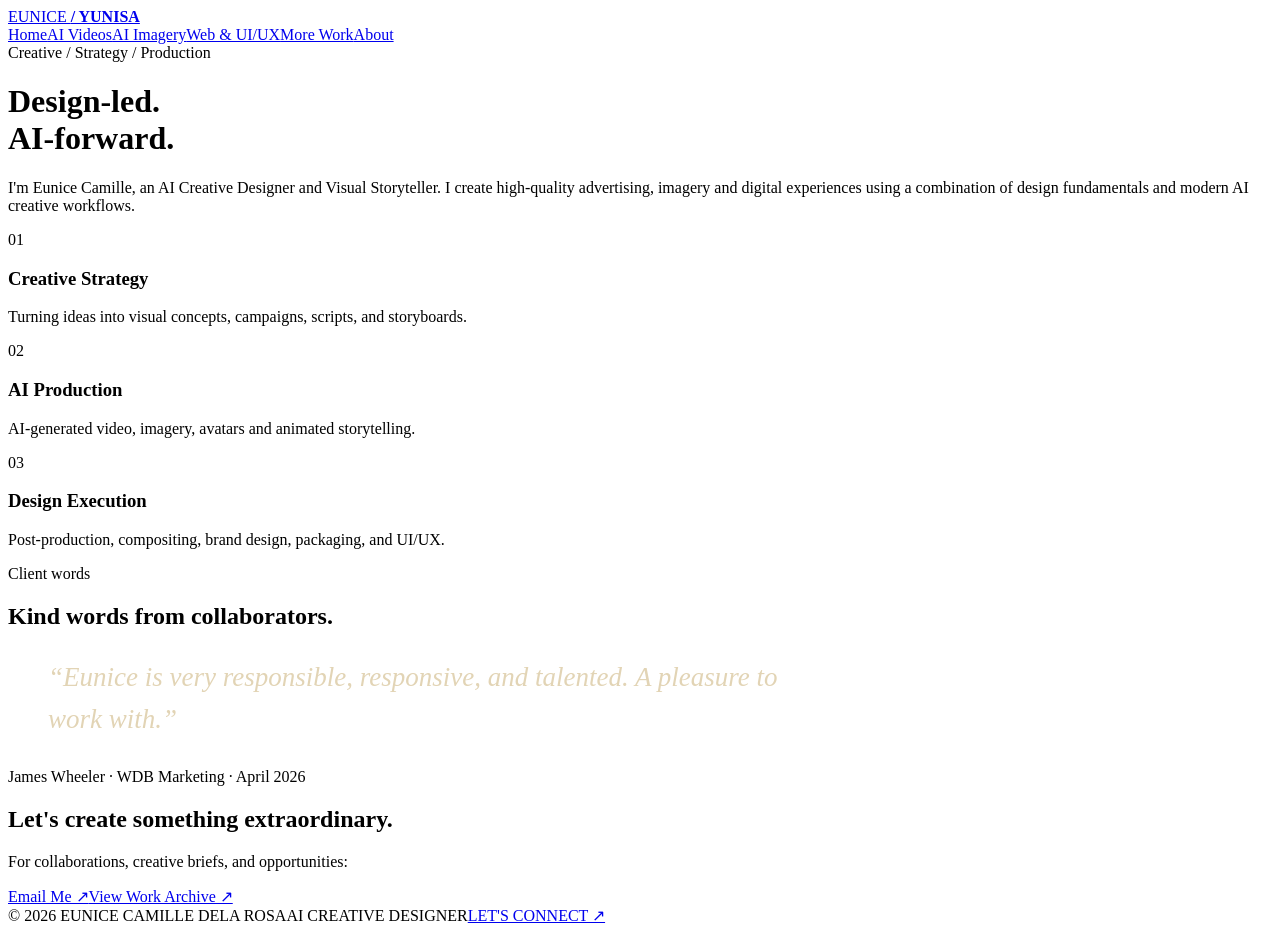
==== about.html @ 73177fa4 "Add About portfolio page" ====
<!doctype html><html lang="en"><head><meta charset="utf-8"><meta name="viewport" content="width=device-width,initial-scale=1"><meta name="theme-color" content="#08090b"><meta name="description" content="Eunice Camille Dela Rosa - AI Creative Designer and Visual Storyteller"><title>About | Eunice Camille</title><link rel="stylesheet" href="styles.css"></head><body><header><div class="wrap navrow"><a class="brand" href="index.html">EUNICE <b>/ YUNISA</b></a><nav><a href="index.html" class="">Home</a><a href="videos.html" class="">AI Videos</a><a href="imagery.html" class="">AI Imagery</a><a href="web-design.html" class="">Web & UI/UX</a><a href="more-work.html" class="">More Work</a><a href="about.html" class="active">About</a></nav></div></header><main class="wrap"><div class="pagehead"><div class="eyebrow">Creative / Strategy / Production</div><h1>Design-led.<br><span style="color:var(--gold)">AI-forward.</span></h1><p>I'm Eunice Camille, an AI Creative Designer and Visual Storyteller. I create high-quality advertising, imagery and digital experiences using a combination of design fundamentals and modern AI creative workflows.</p></div><section class="section"><div class="expertise"><div class="card"><div class="num">01</div><h3>Creative Strategy</h3><p>Turning ideas into visual concepts, campaigns, scripts, and storyboards.</p></div><div class="card"><div class="num">02</div><h3>AI Production</h3><p>AI-generated video, imagery, avatars and animated storytelling.</p></div><div class="card"><div class="num">03</div><h3>Design Execution</h3><p>Post-production, compositing, brand design, packaging, and UI/UX.</p></div></div></section><section class="section"><div class="kicker">Client words</div><h2>Kind words from collaborators.</h2><blockquote style="font:italic 27px/1.55 Georgia,serif;max-width:750px;color:#e2d4b5">“Eunice is very responsible, responsive, and talented. A pleasure to work with.”</blockquote><div class="small">James Wheeler · WDB Marketing · April 2026</div></section><section class="section line"><h2>Let's create something extraordinary.</h2><p class="small">For collaborations, creative briefs, and opportunities:</p><div class="actions"><a class="btn" href="mailto:yunisa.hernandez@gmail.com">Email Me ↗</a><a class="btn alt" href="https://drive.google.com/drive/folders/1ZYop61MCUIFEWbw6EFaAor4Eqr9AGd30" target="_blank" rel="noopener">View Work Archive ↗</a></div></section></main><footer class="wrap"><span>© 2026 EUNICE CAMILLE DELA ROSA</span><span>AI CREATIVE DESIGNER</span><a href="mailto:yunisa.hernandez@gmail.com">LET'S CONNECT ↗</a></footer><script src="site.js"></script></body></html>
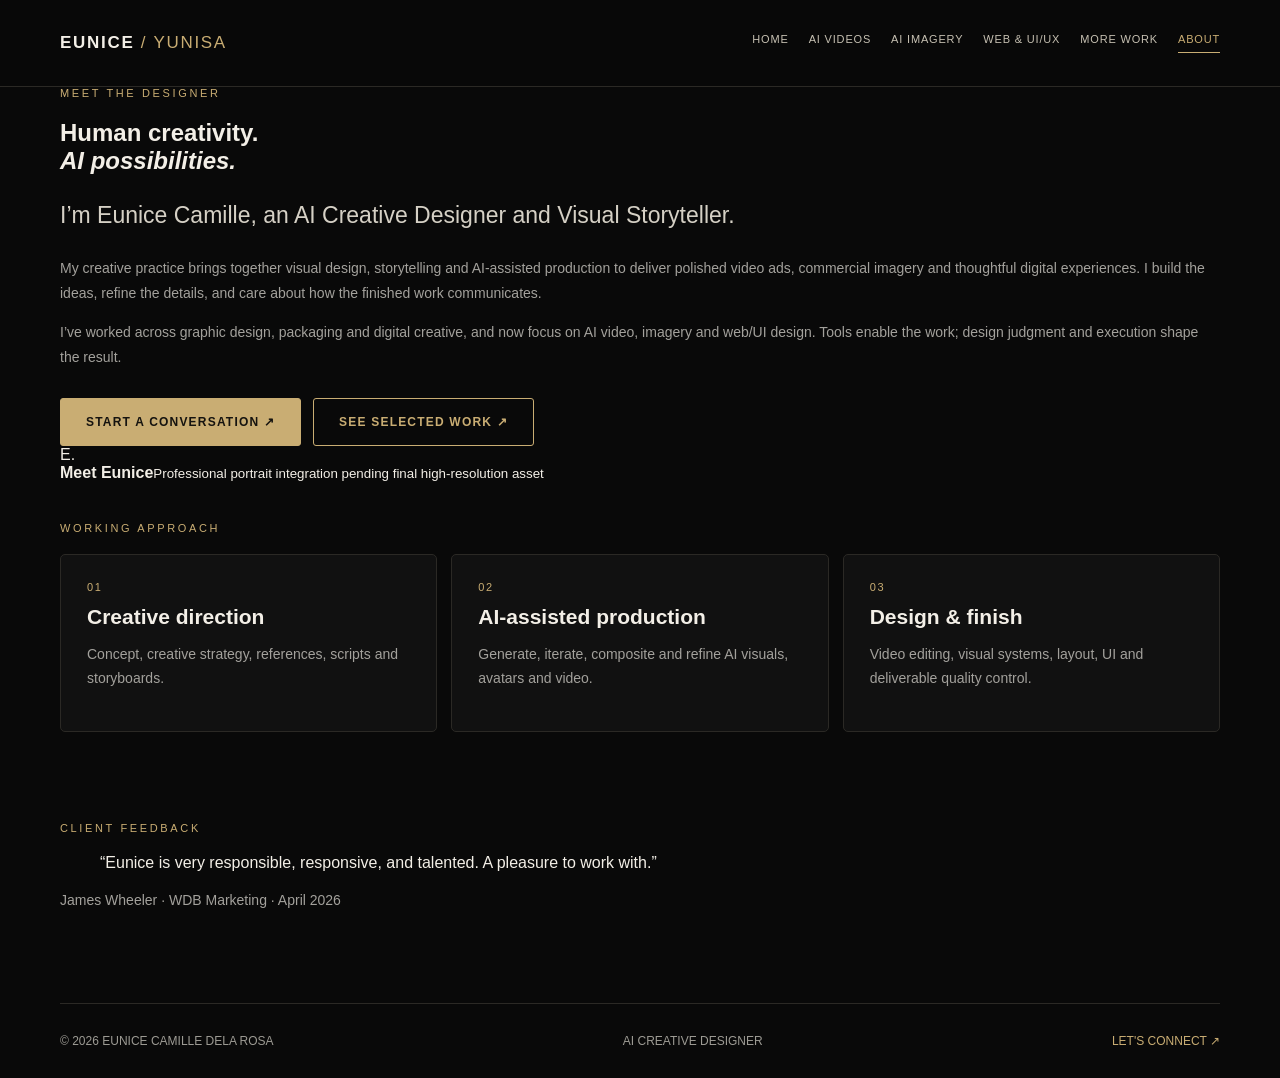
==== commit f3656db5: "Refine about.html with curated portfolio content and design" ====
--- a/about.html
+++ b/about.html
@@ -1 +1 @@
-<!doctype html><html lang="en"><head><meta charset="utf-8"><meta name="viewport" content="width=device-width,initial-scale=1"><meta name="theme-color" content="#08090b"><meta name="description" content="Eunice Camille Dela Rosa - AI Creative Designer and Visual Storyteller"><title>About | Eunice Camille</title><link rel="stylesheet" href="styles.css"></head><body><header><div class="wrap navrow"><a class="brand" href="index.html">EUNICE <b>/ YUNISA</b></a><nav><a href="index.html" class="">Home</a><a href="videos.html" class="">AI Videos</a><a href="imagery.html" class="">AI Imagery</a><a href="web-design.html" class="">Web & UI/UX</a><a href="more-work.html" class="">More Work</a><a href="about.html" class="active">About</a></nav></div></header><main class="wrap"><div class="pagehead"><div class="eyebrow">Creative / Strategy / Production</div><h1>Design-led.<br><span style="color:var(--gold)">AI-forward.</span></h1><p>I'm Eunice Camille, an AI Creative Designer and Visual Storyteller. I create high-quality advertising, imagery and digital experiences using a combination of design fundamentals and modern AI creative workflows.</p></div><section class="section"><div class="expertise"><div class="card"><div class="num">01</div><h3>Creative Strategy</h3><p>Turning ideas into visual concepts, campaigns, scripts, and storyboards.</p></div><div class="card"><div class="num">02</div><h3>AI Production</h3><p>AI-generated video, imagery, avatars and animated storytelling.</p></div><div class="card"><div class="num">03</div><h3>Design Execution</h3><p>Post-production, compositing, brand design, packaging, and UI/UX.</p></div></div></section><section class="section"><div class="kicker">Client words</div><h2>Kind words from collaborators.</h2><blockquote style="font:italic 27px/1.55 Georgia,serif;max-width:750px;color:#e2d4b5">“Eunice is very responsible, responsive, and talented. A pleasure to work with.”</blockquote><div class="small">James Wheeler · WDB Marketing · April 2026</div></section><section class="section line"><h2>Let's create something extraordinary.</h2><p class="small">For collaborations, creative briefs, and opportunities:</p><div class="actions"><a class="btn" href="mailto:yunisa.hernandez@gmail.com">Email Me ↗</a><a class="btn alt" href="https://drive.google.com/drive/folders/1ZYop61MCUIFEWbw6EFaAor4Eqr9AGd30" target="_blank" rel="noopener">View Work Archive ↗</a></div></section></main><footer class="wrap"><span>© 2026 EUNICE CAMILLE DELA ROSA</span><span>AI CREATIVE DESIGNER</span><a href="mailto:yunisa.hernandez@gmail.com">LET'S CONNECT ↗</a></footer><script src="site.js"></script></body></html>+<!doctype html><html lang="en"><head><meta charset="utf-8"><meta name="viewport" content="width=device-width,initial-scale=1"><meta name="theme-color" content="#08090b"><meta name="description" content="Eunice Camille Dela Rosa - AI Creative Designer and Visual Storyteller"><title>About | Eunice Camille</title><link rel="stylesheet" href="styles.css"></head><body><header><div class="wrap navrow"><a class="brand" href="index.html">EUNICE <b>/ YUNISA</b></a><nav><a href="index.html" class="">Home</a><a href="videos.html" class="">AI Videos</a><a href="imagery.html" class="">AI Imagery</a><a href="web-design.html" class="">Web & UI/UX</a><a href="more-work.html" class="">More Work</a><a href="about.html" class="active">About</a></nav></div></header><main class="wrap"><section class="about-hero"><div><div class="eyebrow">MEET THE DESIGNER</div><h1>Human creativity.<br><em>AI possibilities.</em></h1><p class="lead">I’m Eunice Camille, an AI Creative Designer and Visual Storyteller.</p><p class="small">My creative practice brings together visual design, storytelling and AI-assisted production to deliver polished video ads, commercial imagery and thoughtful digital experiences. I build the ideas, refine the details, and care about how the finished work communicates.</p><p class="small">I’ve worked across graphic design, packaging and digital creative, and now focus on AI video, imagery and web/UI design. Tools enable the work; design judgment and execution shape the result.</p><div class="actions"><a class="btn" href="mailto:yunisa.hernandez@gmail.com">Start a conversation ↗</a><a class="btn alt" href="videos.html">See selected work ↗</a></div></div><div class="portrait-wait"><div class="portrait-symbol">E<span>.</span></div><div><strong>Meet Eunice</strong><small>Professional portrait integration pending final high-resolution asset</small></div></div></section><section class="section"><div class="eyebrow">WORKING APPROACH</div><div class="expertise"><div class="card"><div class="num">01</div><h3>Creative direction</h3><p>Concept, creative strategy, references, scripts and storyboards.</p></div><div class="card"><div class="num">02</div><h3>AI-assisted production</h3><p>Generate, iterate, composite and refine AI visuals, avatars and video.</p></div><div class="card"><div class="num">03</div><h3>Design & finish</h3><p>Video editing, visual systems, layout, UI and deliverable quality control.</p></div></div></section><section class="section"><div class="eyebrow">CLIENT FEEDBACK</div><blockquote class="testimonial">“Eunice is very responsible, responsive, and talented. A pleasure to work with.”</blockquote><p class="small">James Wheeler · WDB Marketing · April 2026</p></section></main><footer class="wrap"><span>© 2026 EUNICE CAMILLE DELA ROSA</span><span>AI CREATIVE DESIGNER</span><a href="mailto:yunisa.hernandez@gmail.com">LET'S CONNECT ↗</a></footer><script src="site.js"></script></body></html>
--- a/styles.css
+++ b/styles.css
@@ -0,0 +1,76 @@
+:root{--bg:#08090b;--panel:#111317;--gold:#d6bf87;--muted:#aaa8a1;--line:#292922;--white:#f7f4ec}*{box-sizing:border-box}html{scroll-behavior:smooth}body{margin:0;background:var(--bg);color:var(--white);font-family:Inter,Arial,sans-serif}a{color:inherit;text-decoration:none}header{position:sticky;top:0;z-index:10;background:#08090bf4;border-bottom:1px solid var(--line)}.wrap{width:min(1160px,calc(100% - 48px));margin:auto}.navrow{display:flex;align-items:center;justify-content:space-between;min-height:78px;gap:20px}.brand{font-size:19px;font-weight:750;letter-spacing:.13em}.brand b{color:var(--gold)}nav{display:flex;gap:20px;flex-wrap:wrap}nav a{font-size:12px;color:#c6c0b2;letter-spacing:.07em}nav a:hover,nav a.active{color:var(--gold)}.hero{display:grid;grid-template-columns:1.05fr .95fr;align-items:center;gap:50px;min-height:calc(100svh - 160px);padding:70px 0}.eyebrow{color:var(--gold);font-size:11px;letter-spacing:.24em;text-transform:uppercase;margin-bottom:20px}.display{font-size:clamp(60px,8vw,118px);letter-spacing:-.075em;line-height:.95;margin:0 0 24px;font-weight:650}.display em{font-family:Georgia,serif;color:var(--gold);font-weight:400}.lead{font-size:clamp(17px,2.1vw,23px);line-height:1.5;color:#d5d0c5}.small{font-size:14px;color:var(--muted);line-height:1.8}.actions{display:flex;gap:12px;flex-wrap:wrap;margin-top:28px}.btn{display:inline-block;border:1px solid var(--gold);background:var(--gold);color:#15130f;font-weight:700;font-size:12px;letter-spacing:.08em;padding:15px 23px;border-radius:3px}.btn.alt{background:transparent;color:var(--gold)}.heroart{position:relative;min-height:460px;border:1px solid #343024;background:radial-gradient(circle at 65% 30%,#52452c 0,#22211c 34%,#0d0f11 70%);display:flex;align-items:flex-end;padding:38px;overflow:hidden}.heroart:before{content:'Y';font-family:Georgia,serif;font-size:400px;color:#d7c18f16;position:absolute;right:-30px;top:-80px}.heroart span{position:relative;font-size:clamp(35px,5vw,65px);font-family:Georgia,serif;line-height:1.02}.heroart i{color:var(--gold)}.expertise{display:grid;grid-template-columns:repeat(3,1fr);gap:14px;margin:20px 0 55px}.card,.tile{background:var(--panel);border:1px solid var(--line);padding:26px;border-radius:5px;transition:transform .2s,border .2s}.card:hover,.tile:hover{border-color:#a58c55;transform:translateY(-3px)}h2{font-size:clamp(32px,4vw,54px);letter-spacing:-.04em;margin:4px 0 20px}h3{font-size:21px;margin:12px 0}.card p,.tile p{color:var(--muted);font-size:14px;line-height:1.7}.num{color:var(--gold);font-size:11px;letter-spacing:.15em}.pagehead{padding:82px 0 35px}.pagehead h1{font-size:clamp(45px,7vw,82px);line-height:1;letter-spacing:-.06em;margin:0 0 20px}.pagehead p{color:var(--muted);line-height:1.75;max-width:740px}.grid{display:grid;grid-template-columns:repeat(3,1fr);gap:17px;margin:18px 0 85px}.media{aspect-ratio:4/3;background:radial-gradient(circle at 70% 25%,#554931,#18191b 60%);border:1px solid #363026;border-radius:3px;display:flex;align-items:center;justify-content:center;overflow:hidden}.media img{height:100%;width:100%;object-fit:cover}.media .placeholder{font-family:Georgia,serif;text-align:center;font-size:28px;color:#d7bd85;padding:20px}.tag{font-size:11px;letter-spacing:.13em;color:var(--gold);text-transform:uppercase}.tile{padding:14px}.tile h3,.tile p,.tile .tag{margin-left:7px;margin-right:7px}.tile .link{display:inline-block;color:var(--gold);font-size:12px;padding:0 7px 12px}.filters{display:flex;gap:9px;flex-wrap:wrap;margin-bottom:27px}.filter{border:1px solid #514930;background:transparent;color:#d5c7aa;padding:9px 15px;cursor:pointer;border-radius:30px}.filter.on{background:var(--gold);color:#15130f}.wide{grid-column:span 2}.section{margin:40px 0 90px}.line{border-top:1px solid var(--line);padding:25px 0}.kicker{color:var(--gold);letter-spacing:.15em;text-transform:uppercase;font-size:11px}footer{border-top:1px solid var(--line);padding:30px 0;color:#9d9b94;font-size:12px;display:flex;justify-content:space-between;gap:18px;flex-wrap:wrap}footer a{color:var(--gold)}.lightbox{position:fixed;inset:0;background:#000e;display:none;align-items:center;justify-content:center;z-index:99;padding:25px}.lightbox.active{display:flex}.lightbox iframe{width:min(980px,95vw);height:min(80vh,650px);border:0;background:#111}.close{position:absolute;right:25px;top:15px;font-size:30px;background:none;color:white;border:0;cursor:pointer}@media(max-width:850px){.hero{grid-template-columns:1fr;min-height:auto}.heroart{min-height:250px}.expertise,.grid{grid-template-columns:repeat(2,1fr)}.navrow{align-items:flex-start;padding:18px 0;flex-direction:column}nav{gap:14px}.wide{grid-column:auto}}@media(max-width:570px){.wrap{width:calc(100% - 30px)}.expertise,.grid{grid-template-columns:1fr}.hero{padding:45px 0}.pagehead{padding:45px 0 20px}.heroart{min-height:220px}}
+
+/* YUNISA premium editorial identity refresh */
+:root{--bg:#090909;--panel:#111111;--gold:#c9ad73;--muted:#a3a19c;--line:#2b2925;--white:#f3efe7}
+body{background:#090909;color:#f3efe7;font-family:Inter,"Helvetica Neue",Arial,sans-serif}
+header{background:rgba(9,9,9,.96);backdrop-filter:blur(16px)}
+.navrow{min-height:86px}
+.brand{letter-spacing:.1em;font-weight:650;font-size:17px}
+.brand b{font-weight:400}
+nav a{font-size:11px;letter-spacing:.075em;text-transform:uppercase}
+nav a.active{border-bottom:1px solid var(--gold);padding-bottom:7px}
+.eyebrow,.num,.tag,.kicker{color:#c9ad73}
+.btn{transition:transform .2s,background .2s,box-shadow .2s;text-transform:uppercase;letter-spacing:.1em;padding:16px 25px}
+.btn:hover{transform:translateY(-2px);box-shadow:0 8px 36px #c9ad731a}
+.btn.alt:hover{background:#c9ad7311}
+.pagehead{padding-top:78px}
+.pagehead h1{font-weight:510}
+.media{background:radial-gradient(circle at 70% 20%,#333023,#151515 55%,#090909);border-color:#332f26}
+.placeholder{letter-spacing:.02em}
+.tile{background:#111110;border-color:#282622}
+.tile:hover{border-color:#7b6947}
+.tile .media{transition:filter .2s}
+.tile:hover .media{filter:brightness(1.17)}
+.home-page .lux-hero{display:grid;grid-template-columns:1.08fr .92fr;gap:5%;align-items:center;min-height:650px;padding:54px 0 85px}
+.lux-copy{position:relative;z-index:1}
+.gold-dash{display:inline-block;width:26px;height:1px;background:var(--gold);vertical-align:middle;margin-right:12px}
+.lux-copy h1{font-weight:500;letter-spacing:-.068em;font-size:clamp(57px,7vw,105px);line-height:1.01;margin:24px 0}
+.lux-copy h1 em,.expertise-top h2 em,.lux-end h2 em{font-family:Georgia,"Times New Roman",serif;font-weight:400;color:var(--gold)}
+.lux-intro{font-size:clamp(19px,2vw,25px);line-height:1.4;max-width:550px;letter-spacing:-.02em;margin:25px 0}
+.lux-description{max-width:510px;font-size:14px;color:#aaa8a2;line-height:1.9}
+.hero-note{font-size:9px;letter-spacing:.17em;color:#898780;margin-top:64px}
+.thin-rule{display:inline-block;width:30px;border-top:1px solid var(--gold);vertical-align:middle;margin-right:10px}
+.lux-visual{min-height:520px;position:relative;overflow:hidden;border:1px solid #403a2d;background:linear-gradient(145deg,#161613 3%,#090909 78%);display:flex;align-items:center;justify-content:center}
+.lux-visual:before,.lux-visual:after{content:"";position:absolute;inset:22px;border:1px solid #b7a27729}
+.lux-visual:after{inset:37px;border-color:#ad986015}
+.lux-orb{width:360px;height:360px;position:absolute;border-radius:50%;background:radial-gradient(circle at 27% 24%,#e8d7a0 0%,#92764c 13%,#403623 32%,#15140e 54%,#080807 73%);box-shadow:0 0 65px #b3994920,inset -23px -25px 45px #000c;filter:saturate(.8);transform:translate(55px,-20px)}
+.lux-orb.inner{width:205px;height:205px;background:radial-gradient(circle at 28% 25%,#e0d39e,#716042 24%,#1f1b14 66%,#080808 82%);transform:translate(-70px,15px);opacity:.75;mix-blend-mode:screen}
+.orb-mark{position:absolute;font:italic 160px Georgia,serif;color:#f3e4c5b5;text-shadow:0 5px 40px #000;top:50px;left:50px}
+.orb-mark span{color:#bda16f}
+.visual-copy{position:absolute;left:42px;bottom:54px;display:flex;flex-direction:column;gap:13px}
+.visual-copy small{color:#d3bd8e;letter-spacing:.19em;font-size:10px}
+.visual-copy strong{font:normal 39px/1.08 Georgia,serif;color:#f4e9d4}
+.visual-number{position:absolute;right:18px;bottom:22px;font-size:9px;letter-spacing:.12em;color:#9a8764}
+.expertise-section{padding:72px 0 84px;background:#0f1010;border-top:1px solid #282723;border-bottom:1px solid #282723}
+.expertise-top{display:flex;align-items:end;justify-content:space-between;gap:30px;margin-bottom:36px}
+.expertise-top h2,.lux-end h2{font-weight:480;line-height:1.14;letter-spacing:-.05em;font-size:clamp(35px,4.2vw,57px);margin:14px 0}
+.expertise-top>p{max-width:360px;color:#aba9a3;font-size:13px;line-height:1.9}
+.lux-cards{display:grid;grid-template-columns:repeat(3,1fr);gap:18px}
+.lux-card{display:block;min-width:0;background:#141514;border:1px solid #333129;transition:transform .25s,border-color .25s}
+.lux-card:hover{transform:translateY(-4px);border-color:#a78e5c}
+.lux-card-art{height:225px;background:#10100e;position:relative;overflow:hidden;border-bottom:1px solid #353128}
+.art-caption{position:absolute;left:20px;bottom:16px;color:#dec791;font-size:9px;letter-spacing:.21em}
+.motion-art{background:radial-gradient(circle at 50% 45%,#43371e 0,#11120e 58%)}
+.art-symbol{position:absolute;top:50%;left:50%;transform:translate(-50%,-50%);font-size:54px;color:#eed9a4;text-shadow:0 0 70px #e5be67b0}
+.art-hairline{position:absolute;inset:30px;border:1px solid #bd9d634a;border-radius:100%}
+.imagery-art{background:radial-gradient(ellipse at 50% 85%,#66563b,#181914 55%,#0d0d0c)}
+.image-object{height:150px;width:100px;position:absolute;top:32px;left:50%;transform:translateX(-50%) rotate(-12deg);border-radius:46% 46% 10px 10px;background:linear-gradient(100deg,#252621,#8f7c56 42%,#1b1b19 58%,#5e523d);box-shadow:18px 14px 25px #0009,0 0 0 1px #d6c4975e}
+.web-art{background:linear-gradient(135deg,#151615,#2b2b28 60%,#12130f)}
+.browser-art{position:absolute;width:72%;height:160px;top:29px;left:14%;border:1px solid #ab9872;background:#1b1c1b;box-shadow:12px 12px 30px #000a;transform:perspective(600px) rotateY(-10deg)}
+.browser-top{border-bottom:1px solid #534d42;color:#978564;padding:10px;font-size:8px}
+.browser-columns{display:grid;grid-template-columns:1fr 1fr;gap:10px;padding:20px}
+.browser-columns span{height:88px;background:linear-gradient(145deg,#746a53,#262923)}
+.browser-columns span+span{background:linear-gradient(135deg,#343632,#ab9167)}
+.lux-card-body{padding:24px 23px 26px}
+.lux-card-body .num{font-size:9px}
+.lux-card h3{font-weight:500;font-size:25px;margin:13px 0}
+.lux-card h3 span{float:right;color:var(--gold);font-size:18px}
+.lux-card p{font-size:13px;color:#aaa9a3;line-height:1.75;margin:0}
+.lux-end{padding-top:78px;padding-bottom:85px}
+.lux-end p{color:#aaa9a3;font-size:14px}
+.text-link{font-size:12px;color:var(--gold);letter-spacing:.06em;align-self:center;margin-left:15px}
+@media(max-width:900px){.home-page .lux-hero{grid-template-columns:1fr;min-height:0}.lux-visual{min-height:360px}.lux-cards{grid-template-columns:repeat(2,1fr)}.expertise-top{align-items:start}}
+@media(max-width:600px){.home-page .lux-hero{padding:45px 0}.lux-copy h1{font-size:58px}.lux-visual{min-height:330px}.lux-orb{width:280px;height:280px}.expertise-top{display:block}.lux-cards{grid-template-columns:1fr}.hero-note{margin:35px 0 0}.visual-copy strong{font-size:31px}.navrow{gap:15px}nav{gap:11px}.lux-card-art{height:200px}}
+
+/* Cinematic video collection and portfolio imagery */
+.video-intro{padding:92px 0 58px;border-bottom:1px solid var(--line)}.video-title-row{display:grid;grid-template-columns:1.3fr .7fr;gap:50px;align-items:end}.video-title-row h1{font-weight:450;letter-spacing:-.065em;line-height:1.03;font-size:clamp(50px,6.5vw,88px);margin:0}.video-title-row em{font-family:Georgia,serif;font-weight:400;color:var(--gold)}.video-title-row p{color:#b8b3a9;line-height:1.85;font-size:15px;max-width:350px;margin:0 0 8px}.video-meta{display:flex;flex-wrap:wrap;gap:24px;color:#938d82;font-size:10px;letter-spacing:.16em;margin-top:58px}.gallery-heading{display:flex;justify-content:space-between;align-items:baseline;gap:15px;padding-top:45px}.gallery-heading h2{font-size:34px;margin:0 0 25px;font-weight:500}.video-grid,.image-gallery{display:grid;grid-template-columns:repeat(3,1fr);gap:20px;margin-bottom:80px}.video-card,.imagery-card{background:#131313;border:1px solid #343028;transition:transform .25s,border .25s;overflow:hidden}.video-card:hover,.imagery-card:hover{transform:translateY(-4px);border-color:#978158}.poster-button{border:0;padding:0;margin:0;width:100%;cursor:pointer;background:transparent;color:inherit;display:block;text-align:inherit}.video-poster,.imagery-frame{position:relative;aspect-ratio:16/10;overflow:hidden;background:radial-gradient(circle at 45% 45%,#55452e,#181816 50%,#0d0d0c);border-bottom:1px solid #322e27}.video-poster img,.imagery-frame img{position:absolute;inset:0;width:100%;height:100%;object-fit:cover;transition:transform .35s;display:block}.video-card:hover img,.imagery-card:hover img{transform:scale(1.045)}.poster-fallback{height:100%;display:flex;align-items:center;justify-content:center;text-align:center;padding:25px}.poster-fallback span{font-family:Georgia,serif;font-size:clamp(24px,2.5vw,37px);font-style:italic;color:#d3be91;max-width:85%;line-height:1.1}.play-ring{position:absolute;top:50%;left:50%;transform:translate(-50%,-50%);width:65px;height:65px;border-radius:50%;border:1px solid #e9dfc9cc;background:#08080888;display:flex;align-items:center;justify-content:center;font-size:20px;box-shadow:0 4px 25px #000a;transition:background .2s}.poster-button:hover .play-ring{background:#c9ad73;color:#090909}.video-card-info,.imagery-info{padding:23px}.video-card-info h3,.imagery-info h3{font-size:22px;font-weight:500;margin:12px 0}.video-card-info p{font-size:13px;color:#aaa59d;margin:0 0 20px}.watch-link{border:0;padding:0;background:transparent;color:var(--gold);font-size:12px;cursor:pointer;text-decoration:none}.imagery-frame{aspect-ratio:4/3}.archive-line{border-top:1px solid var(--line);padding:37px 0 85px;display:flex;justify-content:space-between;gap:20px;align-items:center}.archive-line h3{font-weight:500;font-size:28px;margin:0}.archive-line p{max-width:650px}.image-gallery{margin-top:10px}@media(max-width:900px){.video-title-row{grid-template-columns:1fr}.video-grid,.image-gallery{grid-template-columns:repeat(2,1fr)}}@media(max-width:570px){.video-intro{padding:50px 0 35px}.video-grid,.image-gallery{grid-template-columns:1fr}.gallery-heading,.archive-line{display:block}.archive-line .btn{margin-top:15px}.video-meta{margin-top:26px;gap:12px}}
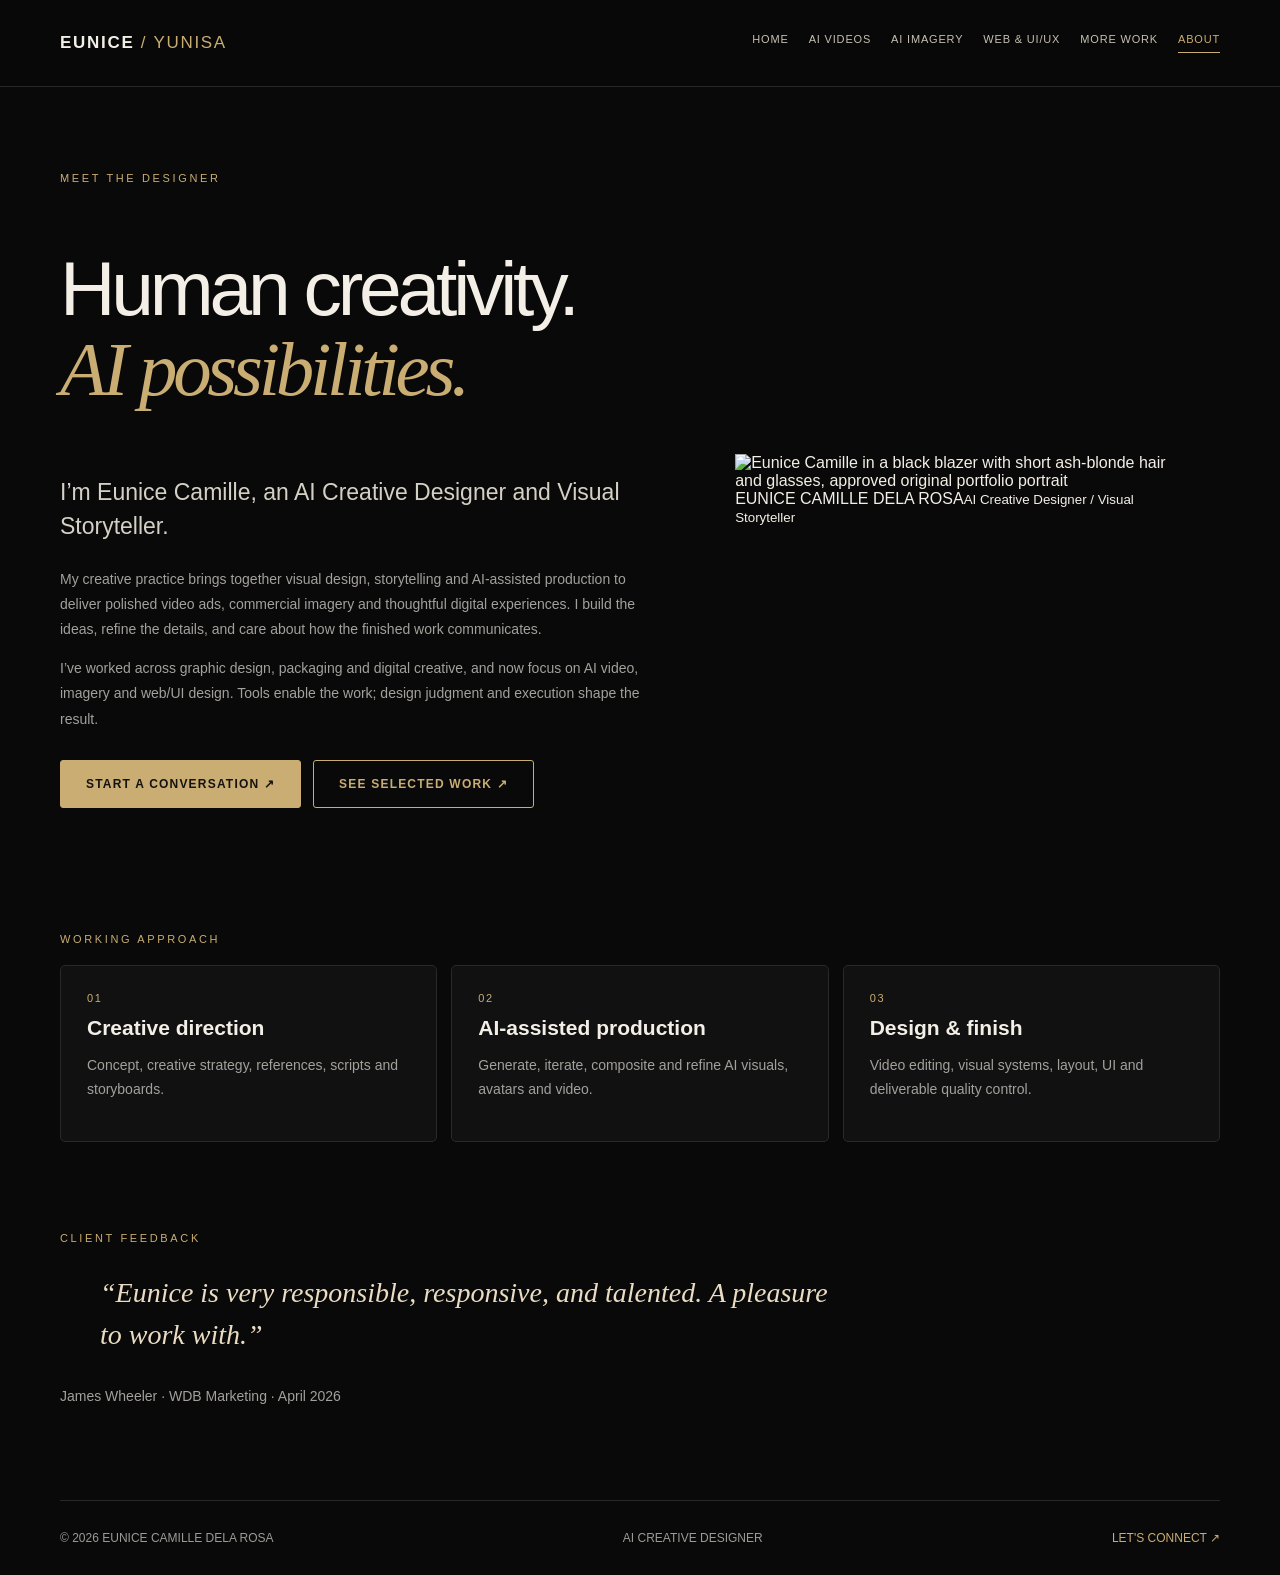
==== commit f5ed7ee9: "Complete YUNISA authentic visual refresh, approved portrait and distinct TruPlay CRO case study" ====
--- a/about.html
+++ b/about.html
@@ -1 +1 @@
-<!doctype html><html lang="en"><head><meta charset="utf-8"><meta name="viewport" content="width=device-width,initial-scale=1"><meta name="theme-color" content="#08090b"><meta name="description" content="Eunice Camille Dela Rosa - AI Creative Designer and Visual Storyteller"><title>About | Eunice Camille</title><link rel="stylesheet" href="styles.css"></head><body><header><div class="wrap navrow"><a class="brand" href="index.html">EUNICE <b>/ YUNISA</b></a><nav><a href="index.html" class="">Home</a><a href="videos.html" class="">AI Videos</a><a href="imagery.html" class="">AI Imagery</a><a href="web-design.html" class="">Web & UI/UX</a><a href="more-work.html" class="">More Work</a><a href="about.html" class="active">About</a></nav></div></header><main class="wrap"><section class="about-hero"><div><div class="eyebrow">MEET THE DESIGNER</div><h1>Human creativity.<br><em>AI possibilities.</em></h1><p class="lead">I’m Eunice Camille, an AI Creative Designer and Visual Storyteller.</p><p class="small">My creative practice brings together visual design, storytelling and AI-assisted production to deliver polished video ads, commercial imagery and thoughtful digital experiences. I build the ideas, refine the details, and care about how the finished work communicates.</p><p class="small">I’ve worked across graphic design, packaging and digital creative, and now focus on AI video, imagery and web/UI design. Tools enable the work; design judgment and execution shape the result.</p><div class="actions"><a class="btn" href="mailto:yunisa.hernandez@gmail.com">Start a conversation ↗</a><a class="btn alt" href="videos.html">See selected work ↗</a></div></div><div class="portrait-wait"><div class="portrait-symbol">E<span>.</span></div><div><strong>Meet Eunice</strong><small>Professional portrait integration pending final high-resolution asset</small></div></div></section><section class="section"><div class="eyebrow">WORKING APPROACH</div><div class="expertise"><div class="card"><div class="num">01</div><h3>Creative direction</h3><p>Concept, creative strategy, references, scripts and storyboards.</p></div><div class="card"><div class="num">02</div><h3>AI-assisted production</h3><p>Generate, iterate, composite and refine AI visuals, avatars and video.</p></div><div class="card"><div class="num">03</div><h3>Design & finish</h3><p>Video editing, visual systems, layout, UI and deliverable quality control.</p></div></div></section><section class="section"><div class="eyebrow">CLIENT FEEDBACK</div><blockquote class="testimonial">“Eunice is very responsible, responsive, and talented. A pleasure to work with.”</blockquote><p class="small">James Wheeler · WDB Marketing · April 2026</p></section></main><footer class="wrap"><span>© 2026 EUNICE CAMILLE DELA ROSA</span><span>AI CREATIVE DESIGNER</span><a href="mailto:yunisa.hernandez@gmail.com">LET'S CONNECT ↗</a></footer><script src="site.js"></script></body></html>+<!doctype html><html lang="en"><head><meta charset="utf-8"><meta name="viewport" content="width=device-width,initial-scale=1"><meta name="theme-color" content="#08090b"><meta name="description" content="Eunice Camille Dela Rosa - AI Creative Designer and Visual Storyteller"><title>About | Eunice Camille</title><link rel="stylesheet" href="styles.css"></head><body><header><div class="wrap navrow"><a class="brand" href="index.html">EUNICE <b>/ YUNISA</b></a><nav><a href="index.html" class="">Home</a><a href="videos.html" class="">AI Videos</a><a href="imagery.html" class="">AI Imagery</a><a href="web-design.html" class="">Web & UI/UX</a><a href="more-work.html" class="">More Work</a><a href="about.html" class="active">About</a></nav></div></header><main class="wrap"><section class="about-hero"><div><div class="eyebrow">MEET THE DESIGNER</div><h1>Human creativity.<br><em>AI possibilities.</em></h1><p class="lead">I’m Eunice Camille, an AI Creative Designer and Visual Storyteller.</p><p class="small">My creative practice brings together visual design, storytelling and AI-assisted production to deliver polished video ads, commercial imagery and thoughtful digital experiences. I build the ideas, refine the details, and care about how the finished work communicates.</p><p class="small">I’ve worked across graphic design, packaging and digital creative, and now focus on AI video, imagery and web/UI design. Tools enable the work; design judgment and execution shape the result.</p><div class="actions"><a class="btn" href="mailto:yunisa.hernandez@gmail.com">Start a conversation ↗</a><a class="btn alt" href="videos.html">See selected work ↗</a></div></div><figure class="portrait-final"><img src="https://drive.google.com/thumbnail?id=1J-LcTwaHGBVN3eZRgRYtUL_HDHvx7nyU&sz=w1600" alt="Eunice Camille in a black blazer with short ash-blonde hair and glasses, approved original portfolio portrait" loading="eager"><figcaption><span>EUNICE CAMILLE DELA ROSA</span><small>AI Creative Designer / Visual Storyteller</small></figcaption></figure></section><section class="section"><div class="eyebrow">WORKING APPROACH</div><div class="expertise"><div class="card"><div class="num">01</div><h3>Creative direction</h3><p>Concept, creative strategy, references, scripts and storyboards.</p></div><div class="card"><div class="num">02</div><h3>AI-assisted production</h3><p>Generate, iterate, composite and refine AI visuals, avatars and video.</p></div><div class="card"><div class="num">03</div><h3>Design & finish</h3><p>Video editing, visual systems, layout, UI and deliverable quality control.</p></div></div></section><section class="section"><div class="eyebrow">CLIENT FEEDBACK</div><blockquote class="testimonial">“Eunice is very responsible, responsive, and talented. A pleasure to work with.”</blockquote><p class="small">James Wheeler · WDB Marketing · April 2026</p></section></main><footer class="wrap"><span>© 2026 EUNICE CAMILLE DELA ROSA</span><span>AI CREATIVE DESIGNER</span><a href="mailto:yunisa.hernandez@gmail.com">LET'S CONNECT ↗</a></footer><script src="site.js"></script></body></html>
--- a/styles.css
+++ b/styles.css
@@ -73,4 +73,103 @@
 @media(max-width:600px){.home-page .lux-hero{padding:45px 0}.lux-copy h1{font-size:58px}.lux-visual{min-height:330px}.lux-orb{width:280px;height:280px}.expertise-top{display:block}.lux-cards{grid-template-columns:1fr}.hero-note{margin:35px 0 0}.visual-copy strong{font-size:31px}.navrow{gap:15px}nav{gap:11px}.lux-card-art{height:200px}}
 
 /* Cinematic video collection and portfolio imagery */
-.video-intro{padding:92px 0 58px;border-bottom:1px solid var(--line)}.video-title-row{display:grid;grid-template-columns:1.3fr .7fr;gap:50px;align-items:end}.video-title-row h1{font-weight:450;letter-spacing:-.065em;line-height:1.03;font-size:clamp(50px,6.5vw,88px);margin:0}.video-title-row em{font-family:Georgia,serif;font-weight:400;color:var(--gold)}.video-title-row p{color:#b8b3a9;line-height:1.85;font-size:15px;max-width:350px;margin:0 0 8px}.video-meta{display:flex;flex-wrap:wrap;gap:24px;color:#938d82;font-size:10px;letter-spacing:.16em;margin-top:58px}.gallery-heading{display:flex;justify-content:space-between;align-items:baseline;gap:15px;padding-top:45px}.gallery-heading h2{font-size:34px;margin:0 0 25px;font-weight:500}.video-grid,.image-gallery{display:grid;grid-template-columns:repeat(3,1fr);gap:20px;margin-bottom:80px}.video-card,.imagery-card{background:#131313;border:1px solid #343028;transition:transform .25s,border .25s;overflow:hidden}.video-card:hover,.imagery-card:hover{transform:translateY(-4px);border-color:#978158}.poster-button{border:0;padding:0;margin:0;width:100%;cursor:pointer;background:transparent;color:inherit;display:block;text-align:inherit}.video-poster,.imagery-frame{position:relative;aspect-ratio:16/10;overflow:hidden;background:radial-gradient(circle at 45% 45%,#55452e,#181816 50%,#0d0d0c);border-bottom:1px solid #322e27}.video-poster img,.imagery-frame img{position:absolute;inset:0;width:100%;height:100%;object-fit:cover;transition:transform .35s;display:block}.video-card:hover img,.imagery-card:hover img{transform:scale(1.045)}.poster-fallback{height:100%;display:flex;align-items:center;justify-content:center;text-align:center;padding:25px}.poster-fallback span{font-family:Georgia,serif;font-size:clamp(24px,2.5vw,37px);font-style:italic;color:#d3be91;max-width:85%;line-height:1.1}.play-ring{position:absolute;top:50%;left:50%;transform:translate(-50%,-50%);width:65px;height:65px;border-radius:50%;border:1px solid #e9dfc9cc;background:#08080888;display:flex;align-items:center;justify-content:center;font-size:20px;box-shadow:0 4px 25px #000a;transition:background .2s}.poster-button:hover .play-ring{background:#c9ad73;color:#090909}.video-card-info,.imagery-info{padding:23px}.video-card-info h3,.imagery-info h3{font-size:22px;font-weight:500;margin:12px 0}.video-card-info p{font-size:13px;color:#aaa59d;margin:0 0 20px}.watch-link{border:0;padding:0;background:transparent;color:var(--gold);font-size:12px;cursor:pointer;text-decoration:none}.imagery-frame{aspect-ratio:4/3}.archive-line{border-top:1px solid var(--line);padding:37px 0 85px;display:flex;justify-content:space-between;gap:20px;align-items:center}.archive-line h3{font-weight:500;font-size:28px;margin:0}.archive-line p{max-width:650px}.image-gallery{margin-top:10px}@media(max-width:900px){.video-title-row{grid-template-columns:1fr}.video-grid,.image-gallery{grid-template-columns:repeat(2,1fr)}}@media(max-width:570px){.video-intro{padding:50px 0 35px}.video-grid,.image-gallery{grid-template-columns:1fr}.gallery-heading,.archive-line{display:block}.archive-line .btn{margin-top:15px}.video-meta{margin-top:26px;gap:12px}}+.video-intro{padding:92px 0 58px;border-bottom:1px solid var(--line)}.video-title-row{display:grid;grid-template-columns:1.3fr .7fr;gap:50px;align-items:end}.video-title-row h1{font-weight:450;letter-spacing:-.065em;line-height:1.03;font-size:clamp(50px,6.5vw,88px);margin:0}.video-title-row em{font-family:Georgia,serif;font-weight:400;color:var(--gold)}.video-title-row p{color:#b8b3a9;line-height:1.85;font-size:15px;max-width:350px;margin:0 0 8px}.video-meta{display:flex;flex-wrap:wrap;gap:24px;color:#938d82;font-size:10px;letter-spacing:.16em;margin-top:58px}.gallery-heading{display:flex;justify-content:space-between;align-items:baseline;gap:15px;padding-top:45px}.gallery-heading h2{font-size:34px;margin:0 0 25px;font-weight:500}.video-grid,.image-gallery{display:grid;grid-template-columns:repeat(3,1fr);gap:20px;margin-bottom:80px}.video-card,.imagery-card{background:#131313;border:1px solid #343028;transition:transform .25s,border .25s;overflow:hidden}.video-card:hover,.imagery-card:hover{transform:translateY(-4px);border-color:#978158}.poster-button{border:0;padding:0;margin:0;width:100%;cursor:pointer;background:transparent;color:inherit;display:block;text-align:inherit}.video-poster,.imagery-frame{position:relative;aspect-ratio:16/10;overflow:hidden;background:radial-gradient(circle at 45% 45%,#55452e,#181816 50%,#0d0d0c);border-bottom:1px solid #322e27}.video-poster img,.imagery-frame img{position:absolute;inset:0;width:100%;height:100%;object-fit:cover;transition:transform .35s;display:block}.video-card:hover img,.imagery-card:hover img{transform:scale(1.045)}.poster-fallback{height:100%;display:flex;align-items:center;justify-content:center;text-align:center;padding:25px}.poster-fallback span{font-family:Georgia,serif;font-size:clamp(24px,2.5vw,37px);font-style:italic;color:#d3be91;max-width:85%;line-height:1.1}.play-ring{position:absolute;top:50%;left:50%;transform:translate(-50%,-50%);width:65px;height:65px;border-radius:50%;border:1px solid #e9dfc9cc;background:#08080888;display:flex;align-items:center;justify-content:center;font-size:20px;box-shadow:0 4px 25px #000a;transition:background .2s}.poster-button:hover .play-ring{background:#c9ad73;color:#090909}.video-card-info,.imagery-info{padding:23px}.video-card-info h3,.imagery-info h3{font-size:22px;font-weight:500;margin:12px 0}.video-card-info p{font-size:13px;color:#aaa59d;margin:0 0 20px}.watch-link{border:0;padding:0;background:transparent;color:var(--gold);font-size:12px;cursor:pointer;text-decoration:none}.imagery-frame{aspect-ratio:4/3}.archive-line{border-top:1px solid var(--line);padding:37px 0 85px;display:flex;justify-content:space-between;gap:20px;align-items:center}.archive-line h3{font-weight:500;font-size:28px;margin:0}.archive-line p{max-width:650px}.image-gallery{margin-top:10px}@media(max-width:900px){.video-title-row{grid-template-columns:1fr}.video-grid,.image-gallery{grid-template-columns:repeat(2,1fr)}}@media(max-width:570px){.video-intro{padding:50px 0 35px}.video-grid,.image-gallery{grid-template-columns:1fr}.gallery-heading,.archive-line{display:block}.archive-line .btn{margin-top:15px}.video-meta{margin-top:26px;gap:12px}}
+/* Curated portfolio content refresh */
+.cinematic-visual{display:block;padding:0;min-height:510px;position:relative;background:#111!important}.cinematic-visual:before,.cinematic-visual:after{display:none!important}.cinematic-collage{display:grid;grid-template-columns:1.12fr .88fr;grid-template-rows:1fr 1fr;gap:7px;position:absolute;inset:10px}.collage-panel{position:relative;overflow:hidden;background:radial-gradient(circle,#413724,#161513)}.collage-panel.panel-tall{grid-row:span 2}.collage-panel img{width:100%;height:100%;object-fit:cover}.cinematic-label{position:absolute;left:22px;right:22px;bottom:22px;padding:20px 15px;background:linear-gradient(90deg,#080808ed,#08080880);border-left:2px solid var(--gold)}.cinematic-label span{display:block;font-size:10px;letter-spacing:.18em;color:var(--gold);margin-bottom:7px}.cinematic-label strong{font:normal 33px/1.05 Georgia,serif;color:#f2ede2}.cinematic-label strong i{color:var(--gold)}.design-photo{background:#111}.design-photo img{width:100%;height:100%;object-fit:cover}.case-stack{display:grid;gap:22px;margin:25px 0 85px}.case-card{display:grid;grid-template-columns:1fr 1fr;background:#141413;border:1px solid #312c22;min-height:360px}.case-visual{min-height:340px;display:flex;align-items:center;justify-content:center;padding:30px;background:radial-gradient(circle at 60% 30%,#51472d,#151514 60%)}.case-info{padding:45px;align-self:center}.case-info h2{font-size:35px;font-weight:500}.case-info p,.study-section p{line-height:1.8;color:#b6b1a8;font-size:14px}.case-info .btn{margin-top:6px}.interface-window{width:100%;background:#eee9df;color:#1c2021;border:10px solid #272727;box-shadow:12px 15px 50px #0009}.interface-top{background:#ddd6cf;padding:9px 12px;font-size:11px;letter-spacing:.08em}.interface-body{display:grid;grid-template-columns:1fr 1fr;gap:18px;padding:18px}.interface-swatch{height:160px;background:#a28669;overflow:hidden}.interface-swatch img{width:100%;height:100%;object-fit:cover}.interface-lines{display:flex;flex-direction:column;gap:13px}.interface-lines i{height:12px;background:#c0b7aa}.interface-lines i:nth-child(2){width:55%}.interface-lines i:nth-child(3){height:35px;background:#681e32}.interface-lines span{font-size:9px}.case-title-art{font-size:clamp(34px,5vw,70px);font-weight:700;letter-spacing:-.07em;color:#e5d7b4}.case-title-art span{display:block;font-size:15px;font-weight:400;letter-spacing:.12em;color:#e5d7b4;margin-top:10px}.truplay-art{background:radial-gradient(circle at 48% 35%,#374974,#121722 70%)}.coffee-art{background:radial-gradient(circle at 48% 35%,#846344,#1c1612 70%)}.case-study-head{padding:95px 0 65px;border-bottom:1px solid #302c23}.case-study-head h1,.about-hero h1{font-size:clamp(50px,6vw,85px);font-weight:500;letter-spacing:-.055em;line-height:1.05}.case-study-head em,.about-hero em{font-family:Georgia,serif;color:var(--gold);font-weight:400}.case-study-head p{max-width:760px;color:#bab6ad;line-height:1.85}.study-section{padding:45px 0;border-bottom:1px solid #302c23}.study-section h2{margin:15px 0;font-weight:500}.study-steps{display:grid;grid-template-columns:repeat(3,1fr);gap:18px}.study-steps article{background:#151515;border:1px solid #342f27;padding:25px}.about-hero{display:grid;grid-template-columns:1.05fr .95fr;gap:55px;align-items:center;padding:85px 0}.portrait-wait{min-height:480px;background:linear-gradient(145deg,#2e2c27,#0c0c0c);border:1px solid #4e4531;display:flex;justify-content:space-between;flex-direction:column;padding:30px}.portrait-symbol{font:italic 180px Georgia,serif;color:#bdac84}.portrait-symbol span{color:#e4d8bd}.portrait-wait strong{font:32px Georgia,serif;display:block}.portrait-wait small{display:block;color:#aaa9a2;margin-top:10px}.testimonial{font:italic 28px/1.5 Georgia,serif;color:#eadcc3;max-width:740px}@media(max-width:800px){.case-card,.about-hero{grid-template-columns:1fr}.case-info{padding:28px}.study-steps{grid-template-columns:1fr}}
+/* YUNISA signature editorial redesign, November 2026 */
+.home-page{background:radial-gradient(ellipse at 93% 5%,rgba(120,94,50,.12),transparent 33%),#090909}
+.home-page .lux-hero{grid-template-columns:1fr 1fr;gap:5%;min-height:720px}
+.home-page .lux-copy h1{font-size:clamp(65px,7.5vw,116px);line-height:.98;letter-spacing:-.08em}
+.hero-headline-tail{display:block;margin-top:14px;font-size:clamp(24px,2.4vw,38px);font-weight:400;letter-spacing:-.035em;color:#e5dfd3}
+.home-page .lux-intro{border-left:1px solid var(--gold);padding-left:20px;max-width:480px}
+.cinematic-visual{min-height:590px;transform:rotate(1deg);box-shadow:35px 36px 100px #000a}
+.cinematic-visual .cinematic-collage{inset:12px;gap:9px}
+.cinematic-label{bottom:28px;left:28px;right:28px;padding:24px;background:linear-gradient(90deg,#080808f4,#08080880)}
+.cinematic-label strong{font-size:clamp(33px,3.3vw,50px)}
+.home-ticker{display:flex;align-items:center;justify-content:space-between;gap:15px;padding:0 0 42px;color:#b6a88c;font-size:10px;letter-spacing:.19em;flex-wrap:wrap}
+.home-ticker i{color:var(--gold);font-style:normal;font-size:12px}
+.lux-card-art{height:260px}.lux-card:hover .lux-card-art{filter:brightness(1.18)}
+.truplay-preview{width:100%;max-width:520px;min-height:295px;border:1px solid #a19bbc55;background:linear-gradient(145deg,#1b2443,#0d0f20 70%);padding:23px;box-shadow:15px 20px 45px #0008;display:flex;flex-direction:column;justify-content:space-between;position:relative;overflow:hidden}
+.truplay-preview:before{content:"";position:absolute;width:280px;height:280px;right:-90px;top:-140px;border-radius:50%;border:1px solid #b3bff64a;box-shadow:0 0 0 36px #b3bff609,0 0 0 75px #b3bff606}
+.truplay-preview-top,.truplay-preview-foot{font-size:9px;letter-spacing:.15em;color:#b6c4fa;display:flex;justify-content:space-between;gap:12px;position:relative}
+.truplay-preview-type{font-size:clamp(32px,3vw,51px);font-weight:650;letter-spacing:-.05em;line-height:1.03;position:relative}
+.truplay-preview-type em{font-family:Georgia,serif;color:#c0c9ff;font-weight:400}
+.truplay-preview-screens{display:grid;grid-template-columns:repeat(3,1fr);gap:7px;position:relative}
+.truplay-preview-screens>div{border:1px solid #aab9fa66;background:linear-gradient(135deg,#394c83,#171e38);padding:15px 9px;min-height:76px}
+.truplay-preview-screens b{font-size:10px;letter-spacing:.07em;display:block}
+.truplay-preview-screens small{font-size:9px;color:#b8c5ea;display:block;margin-top:9px}
+.truplay-preview-foot{margin-top:9px}
+.truplay-page .tp-hero{padding:65px 0 78px}.tp-hero-grid{display:grid;grid-template-columns:1.08fr .92fr;gap:6%;align-items:center;margin-top:45px}
+.truplay-page .tp-sep{color:#766d5a;padding:0 9px}.truplay-page h1{font-size:clamp(57px,6.2vw,94px);line-height:1.01;letter-spacing:-.067em;font-weight:480;margin:28px 0}
+.truplay-page h1 em,.tp-statement h2 em,.tp-section-head h2 em,.tp-principles h2 em{font-family:Georgia,serif;font-weight:400;color:var(--gold)}
+.tp-lead{font-size:clamp(20px,2vw,26px);max-width:520px;line-height:1.4}.tp-sublead{color:#aaa49a;line-height:1.85;max-width:480px;font-size:14px}
+.tp-editorial-art{aspect-ratio:4/5;background:radial-gradient(circle at 80% 15%,#3b4874 0%,#171b33 40%,#0a0e1c 80%);border:1px solid #6e769b88;display:flex;flex-direction:column;justify-content:space-between;min-height:480px;padding:27px;box-shadow:25px 25px 90px #0009;overflow:hidden;position:relative}
+.tp-editorial-art:before{content:"";position:absolute;width:380px;height:380px;border:1px solid #b2bdfa55;border-radius:50%;right:-190px;top:24px;box-shadow:0 0 0 40px #8499e30b,0 0 0 88px #8499e307}
+.tp-art-meta,.tp-art-foot{font-size:9px;letter-spacing:.16em;color:#c8d0ea;position:relative;display:flex;justify-content:space-between;gap:12px}
+.tp-art-center{position:relative}.tp-art-number{display:block;color:#aab7df;font-size:10px;letter-spacing:.2em;margin-bottom:15px}
+.tp-art-center strong{font-size:clamp(48px,5vw,82px);line-height:.95;letter-spacing:-.065em;font-weight:550;display:block}
+.tp-art-center strong i{font-family:Georgia,serif;color:#bdc9f5;font-weight:400}
+.tp-art-card{display:flex;flex-wrap:wrap;gap:8px;margin-top:32px}.tp-art-card span{border:1px solid #aab7db88;padding:10px 13px;letter-spacing:.14em;font-size:9px}
+.tp-facts{display:grid;grid-template-columns:repeat(4,1fr);gap:15px;border-block:1px solid #454032;padding:27px 0}
+.tp-facts span,.tp-credit-label{font-size:10px;letter-spacing:.16em;color:var(--gold);display:block;margin-bottom:10px}.tp-facts strong{font-weight:500;font-size:15px}
+.tp-statement{padding:118px 0;border-bottom:1px solid var(--line)}.tp-statement h2{font-size:clamp(38px,5.5vw,77px);font-weight:480;line-height:1.13;letter-spacing:-.06em;margin:25px 0;max-width:1040px}.tp-statement p{max-width:690px;color:#aea9a0;line-height:1.9}
+.tp-process{padding:95px 0;border-bottom:1px solid var(--line)}.tp-section-head{display:grid;grid-template-columns:1.3fr .7fr;gap:40px;align-items:end}.tp-section-head h2,.tp-principles h2{font-size:clamp(38px,4.4vw,62px);font-weight:480;letter-spacing:-.055em;line-height:1.1;margin:20px 0}.tp-section-head p,.tp-principles-copy p,.tp-credits p{color:#afa99e;line-height:1.9;font-size:14px}
+.tp-process-grid{display:grid;grid-template-columns:repeat(3,1fr);gap:16px;margin-top:35px}.tp-process-grid article{padding:25px;background:#141516;border:1px solid #3c3932;min-height:310px;transition:transform .25s,border-color .25s}.tp-process-grid article:hover{transform:translateY(-4px);border-color:var(--gold)}.tp-process-grid article>span{font-size:10px;color:var(--gold);letter-spacing:.15em}.tp-process-icon{font:italic 67px Georgia,serif;color:#d9c598;padding:25px 0 13px}.tp-process-grid h3{font-weight:500;font-size:23px}.tp-process-grid p{color:#aba59c;font-size:13px;line-height:1.8}
+.tp-principles{padding:100px 0;border-bottom:1px solid var(--line)}.tp-principles-grid{display:grid;grid-template-columns:1fr 1fr;gap:60px;align-items:center}.tp-strip{display:grid;grid-template-columns:repeat(3,1fr);gap:12px;margin-top:45px}.tp-strip>div{min-height:175px;padding:20px;background:linear-gradient(140deg,#22212a,#11141c);border:1px solid #44404a;display:flex;flex-direction:column;justify-content:space-between}.tp-strip span{font-size:11px;color:#d2ba89}.tp-strip strong{font-size:clamp(24px,3vw,43px);font-weight:550;letter-spacing:-.05em}.tp-strip small{color:#a9a5ad}
+.tp-credits{padding:100px 0;border-bottom:1px solid var(--line)}.tp-credits h2{font-size:clamp(37px,4.3vw,60px);font-weight:480;letter-spacing:-.055em}.tp-credits-grid{display:grid;grid-template-columns:1fr .8fr;gap:12%;align-items:start}.tp-credits-grid strong{font-weight:500;font-size:20px}.tp-second-link{display:block;margin-top:14px}.tp-end{text-align:center;padding:110px 0 130px}.tp-end h2{font-size:clamp(35px,4.4vw,60px);font-weight:480}
+@media(max-width:900px){.home-page .lux-hero,.tp-hero-grid,.tp-section-head,.tp-principles-grid,.tp-credits-grid{grid-template-columns:1fr}.tp-editorial-art{aspect-ratio:5/4;min-height:380px}.tp-facts{grid-template-columns:repeat(2,1fr)}.tp-process-grid{grid-template-columns:1fr 1fr}.cinematic-visual{min-height:470px;transform:none}.home-ticker{justify-content:center}.tp-hero-grid{gap:35px}}
+@media(max-width:600px){.home-page .lux-copy h1{font-size:clamp(54px,14vw,75px)}.hero-headline-tail{font-size:25px}.cinematic-visual{min-height:350px}.home-ticker{gap:10px;font-size:8px}.home-ticker i{display:none}.tp-hero-grid{margin-top:28px}.truplay-page h1{font-size:clamp(48px,12vw,65px)}.tp-editorial-art{min-height:350px;aspect-ratio:auto}.tp-art-center strong{font-size:55px}.tp-art-meta{font-size:8px}.tp-facts,.tp-process-grid,.tp-strip{grid-template-columns:1fr}.tp-statement,.tp-process,.tp-principles,.tp-credits{padding:70px 0}.tp-strip>div{min-height:135px}.tp-process-grid article{min-height:0}.truplay-preview{padding:16px;min-height:280px}.truplay-preview-screens small{display:none}.truplay-preview-type{font-size:35px}}
+@media(prefers-reduced-motion:reduce){*,*:before,*:after{scroll-behavior:auto!important;transition:none!important;animation:none!important}}
+
+/* Expanded More Work — instructional design, ecommerce listings, colorful illustration */
+.more-work-grid{grid-template-columns:repeat(3,minmax(0,1fr));gap:20px}
+.more-work-grid .tile{padding:13px;overflow:hidden}.more-work-grid .tile h3{margin-top:19px;font-weight:530}.more-work-grid .tile>.tag{display:block;margin:21px 7px -8px;font-size:9px}
+.more-work-grid .media{aspect-ratio:4/3}.more-work-feature .media{position:relative}
+.cover-flag{position:absolute;left:17px;bottom:13px;color:#f7f2ea;letter-spacing:.16em;font-size:8px;z-index:3;text-shadow:0 1px 12px #0009}
+.manuals-preview{background:radial-gradient(circle at 35% 25%,#797b72,#262d30 65%,#10181c);padding:18px}
+.manual-sheet{width:67%;height:90%;background:#eee9dd;color:#222d36;transform:rotate(-8deg) translateY(4%);box-shadow:15px 17px 36px #0009;padding:13px;display:flex;flex-direction:column;justify-content:space-between;position:relative;overflow:hidden}
+.manual-sheet-top,.manual-sheet-bottom{display:flex;justify-content:space-between;gap:6px;font-size:8px;letter-spacing:.08em}
+.manual-sheet-bottom{flex-direction:column}.manual-sheet-bottom b{font-size:clamp(12px,1.3vw,17px);letter-spacing:-.04em}.manual-sheet-bottom span{font-size:6px;letter-spacing:.12em}
+.manual-line-art{height:55%;border:1px solid #abb3b4;position:relative;overflow:hidden;background:repeating-linear-gradient(0deg,#c2c6c344,#c2c6c344 1px,transparent 1px,transparent 18px)}
+.manual-wheel{position:absolute;width:60px;height:60px;border:5px double #3d5565;border-radius:50%;bottom:12%;left:11%}.manual-wheel:after{content:"";position:absolute;width:60px;height:60px;border:5px double #3d5565;border-radius:50%;left:88px;bottom:-5px}
+.manual-handle{position:absolute;width:90px;height:38px;border:5px solid #3d5565;border-top:0;border-left:0;transform:rotate(-20deg);left:34%;top:17%}
+.manual-arc{position:absolute;border:4px solid #3d5565;width:95px;height:37px;border-radius:50% 50% 0 0;left:23%;top:39%}
+.listings-preview{background:linear-gradient(140deg,#6a5542,#191a1b 76%);padding:17px;align-items:stretch;justify-content:space-between;flex-direction:column}
+.listing-brand{letter-spacing:.18em;color:#f5e0bf;font-size:9px}.listing-stack{display:grid;grid-template-columns:1fr 1fr;align-items:center;gap:13px;margin:auto 0;width:100%}
+.listing-item{background:#b6aa97;transform:rotate(-7deg);height:155px;box-shadow:10px 14px 28px #0006;overflow:hidden}.listing-item img{width:100%;height:100%;object-fit:cover}
+.listing-type span{font-size:9px;color:#dcc89f;letter-spacing:.12em}.listing-type strong{display:block;font-size:clamp(25px,3vw,44px);line-height:1.02;letter-spacing:-.065em}.listing-type i{font-family:Georgia,serif;font-weight:400;color:#f0c887}
+.illustration-spectrum{background:linear-gradient(135deg,#6f3fd8,#e84f95 45%,#ffb758 80%);position:relative;isolation:isolate}
+.illustration-sun{position:absolute;right:-20px;top:-25px;width:180px;height:180px;border-radius:50%;background:#ffd95b;box-shadow:0 0 0 17px #fff4,0 0 0 40px #fff2}
+.illustration-wave{position:absolute;width:160%;height:130px;border-radius:50%;transform:rotate(-20deg);left:-20%;bottom:-70px}
+.wave-one{background:#29c8ac;bottom:-38px}.wave-two{background:#253baf;bottom:-91px;left:-5%;transform:rotate(16deg)}
+.illustration-flower{position:absolute;width:140px;height:140px;left:22%;top:27%;filter:drop-shadow(7px 10px 8px #59316855);transform:rotate(-20deg)}
+.illustration-flower span{position:absolute;left:48px;top:8px;width:49px;height:80px;border-radius:55%;background:#ffd39b;transform-origin:50% 62px}
+.illustration-flower span:nth-child(2){transform:rotate(72deg);background:#ff8a6c}.illustration-flower span:nth-child(3){transform:rotate(144deg);background:#ffda7d}.illustration-flower span:nth-child(4){transform:rotate(216deg);background:#a5edcb}.illustration-flower span:nth-child(5){transform:rotate(288deg);background:#f4b3e8}
+.illustration-flower i{position:absolute;left:49px;top:52px;width:46px;height:46px;border-radius:50%;background:#483089;border:8px solid #fff2}
+.illustration-caption{position:absolute;left:16px;bottom:17px;z-index:2;color:white;font-size:10px;letter-spacing:.17em;font-weight:700;text-shadow:0 1px 8px #351f5755}
+@media(max-width:900px){.more-work-grid{grid-template-columns:repeat(2,minmax(0,1fr))}}
+@media(max-width:570px){.more-work-grid{grid-template-columns:1fr}.manual-sheet{width:60%}.listing-item{height:165px}}
+
+/* Original illustration portfolio cover in a vibrant gallery frame */
+.illustration-portfolio .illustration-work-frame{position:absolute;z-index:2;inset:13% 18% 15% 18%;background:#f5e9d8;border:7px solid #f8e9d4;box-shadow:0 20px 42px #2e175e80;transform:rotate(-7deg);overflow:hidden;transition:transform .28s ease}
+.illustration-portfolio .illustration-work-frame img{width:100%;height:100%;object-fit:cover;display:block}
+.illustration-portfolio:hover .illustration-work-frame{transform:rotate(-2deg) scale(1.04)}
+.illustration-portfolio .illustration-sun{right:-25px;top:-50px}
+.illustration-portfolio .illustration-caption{z-index:4;background:#27204fa6;backdrop-filter:blur(4px);padding:8px 10px;bottom:11px}
+.illustration-portfolio .illustration-work-frame.image-unavailable:after{content:"ILLUSTRATION / PORTFOLIO";position:absolute;inset:0;display:grid;place-items:center;text-align:center;font:italic 26px Georgia,serif;color:#8c55ab;background:linear-gradient(135deg,#fbe2e8,#e0d1ff)}
+
+/* Authentic portfolio visuals: no synthetic sample-project art */
+.portfolio-cover{position:relative;overflow:hidden;background:#171612}
+.portfolio-cover>img{width:100%;height:100%;object-fit:cover;display:block;transition:transform .5s ease}
+.lux-card:hover .portfolio-cover>img{transform:scale(1.055)}
+.portfolio-cover .cover-shade{position:absolute;inset:0;background:linear-gradient(180deg,#09090911 35%,#070707c7 100%);pointer-events:none}
+.portfolio-cover .cover-project{position:absolute;left:20px;bottom:46px;font-size:10px;letter-spacing:.12em;color:#fff4db;font-weight:600;text-shadow:0 2px 8px #000}
+.portfolio-cover .art-caption{z-index:2}
+.original-asset-cover{position:relative;background:#1d1d1c}.original-asset-cover img{object-fit:contain;background:#22211f}
+.asset-caption{position:absolute;bottom:0;left:0;right:0;padding:20px 14px 12px;background:linear-gradient(transparent,#080808e8);font-size:9px;letter-spacing:.13em;color:#f2e1bc}
+.digital-work-cover{background:#282623}.digital-work-cover img{object-fit:contain;object-position:center;background:#24221f}
+.illustration-actual{background:#33283b}.illustration-actual img{object-fit:contain;background:linear-gradient(125deg,#302944,#80576e)}
+/* Ensure covers stay legible when actual image sources cannot load */
+.portfolio-cover .cover-project{z-index:2}
+
+.authentic-poster:after{content:"";position:absolute;inset:0;background:linear-gradient(180deg,transparent 45%,#05050575 100%);pointer-events:none}.authentic-poster .play-ring{z-index:2}.authentic-poster .poster-fallback{position:absolute;inset:0}.authentic-poster .poster-fallback span{max-width:85%}
